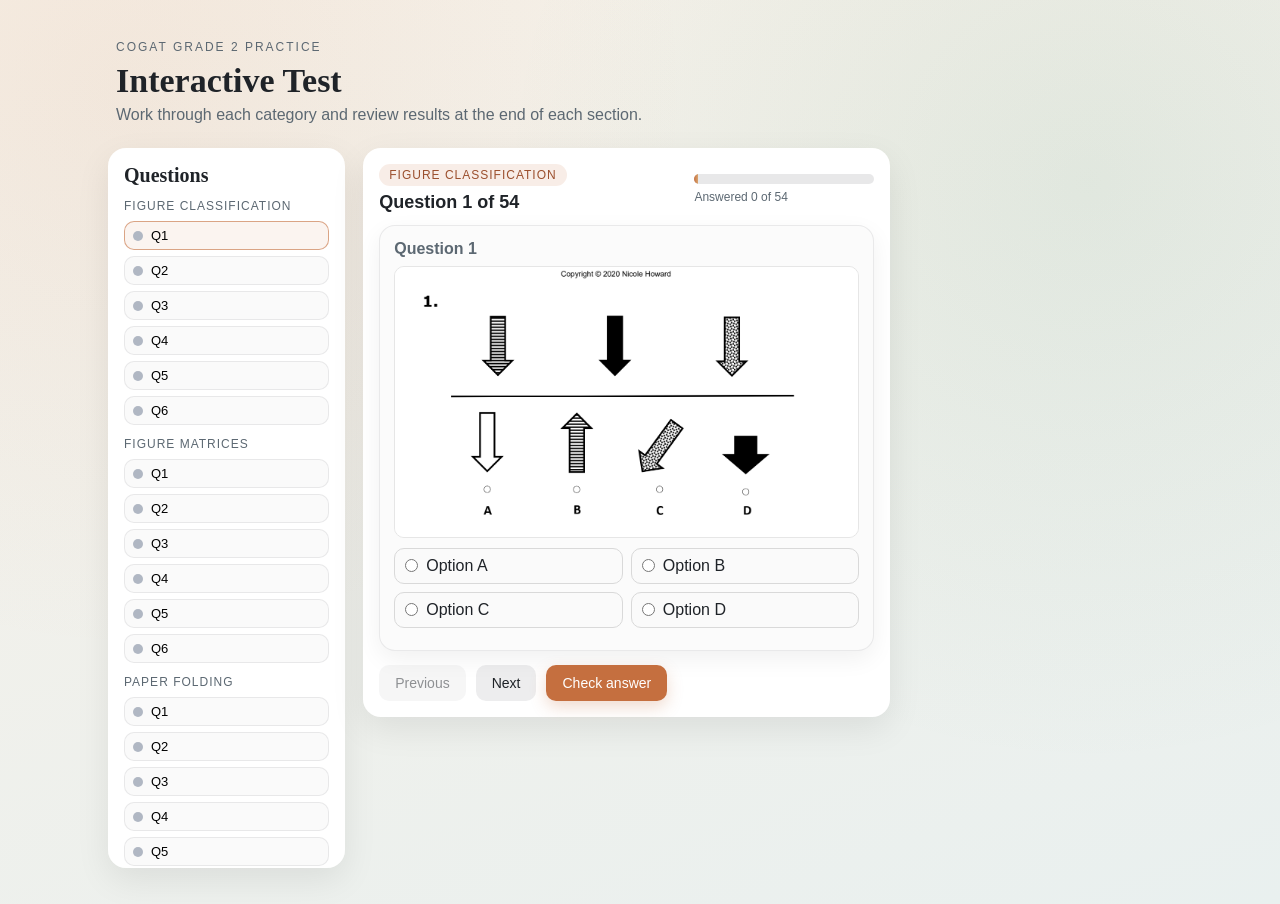
==== index.html @ 1e198f83 "Publish from repository root" ====
<!doctype html>
<html lang="en">
<head>
  <meta charset="utf-8">
  <meta name="viewport" content="width=device-width, initial-scale=1">
  <title>CogAT Sample - Figure Classification</title>
  <link rel="stylesheet" href="styles.css">
</head>
<body>
  <div class="page">
    <header class="hero">
      <div class="hero-left">
      <div class="eyebrow">CogAT Grade 2 Practice</div>
      <h1>Interactive Test</h1>
      <p>Work through each category and review results at the end of each section.</p>
      </div>
      <div id="timers" class="hero-right">
        <div class="stat-card">
          <div class="stat-label">Overall time</div>
          <div id="overall-time" class="stat-value">00:00</div>
        </div>
        <div class="stat-card">
          <div class="stat-label">Category time</div>
          <div id="category-time" class="stat-value">00:00</div>
        </div>
      </div>
    </header>

    <main class="layout">
      <aside class="panel nav-panel">
        <h2 class="side-title">Questions</h2>
        <div id="question-nav" class="question-nav"></div>
      </aside>

      <section class="panel question-panel">
        <div class="panel-header">
          <div>
            <div id="category-name" class="category-badge"></div>
            <div id="progress" class="panel-title"></div>
          </div>
          <div class="progress-wrap">
            <div class="progress-bar">
              <div id="progress-bar" class="progress-bar-fill"></div>
            </div>
            <div id="answered-count" class="muted"></div>
          </div>
        </div>

        <div id="app"></div>

        <div class="nav">
          <button id="prev" class="btn ghost">Previous</button>
          <button id="next" class="btn ghost">Next</button>
          <button id="check" class="btn primary">Check answer</button>
        </div>
      </section>

      <aside id="results-panel" class="panel side-panel">
        <h2 class="side-title">Results</h2>
        <div class="score-card">
          <div id="score" class="score"></div>
          <div id="grade" class="grade"></div>
        </div>
        <div id="category-stats" class="category-stats"></div>
      </aside>
    </main>

    <div id="confirm-modal" class="modal hidden" role="dialog" aria-modal="true" aria-labelledby="confirm-title">
      <div class="modal-card">
        <div id="confirm-title" class="modal-title">Unanswered questions</div>
        <div id="confirm-message" class="modal-message"></div>
        <div class="modal-actions">
          <button id="confirm-cancel" class="btn ghost" type="button">Back to test</button>
          <button id="confirm-end" class="btn primary" type="button">End category</button>
        </div>
      </div>
    </div>
  </div>

  <script src="app.js"></script>
</body>
</html>
---- styles.css ----
:root {
  --bg1: #f7f1e8;
  --bg2: #e9f0ef;
  --bg3: #f1efe7;
  --ink: #1f2328;
  --muted: #5c6872;
  --accent: #c56f3f;
  --accent-dark: #9b4f2d;
  --card: #ffffff;
  --correct: #1f7a4d;
  --wrong: #b6482d;
  --font-head: "Palatino Linotype", "Book Antiqua", Palatino, serif;
  --font-body: "Trebuchet MS", "Verdana", sans-serif;
}

* {
  box-sizing: border-box;
}

body {
  margin: 0;
  font-family: var(--font-body);
  color: var(--ink);
  background:
    radial-gradient(circle at 10% 10%, rgba(197, 111, 63, 0.08), transparent 40%),
    radial-gradient(circle at 85% 20%, rgba(31, 122, 77, 0.08), transparent 45%),
    linear-gradient(160deg, var(--bg1), var(--bg2));
}

.page {
  max-width: 1100px;
  margin: 0 auto;
  padding: 24px 18px 36px;
}

.hero {
  display: flex;
  flex-wrap: wrap;
  gap: 16px;
  align-items: center;
  justify-content: space-between;
  padding: 16px 8px 8px;
}

.hero-left {
  flex: 1 1 420px;
}

.hero-right {
  display: grid;
  grid-template-columns: repeat(auto-fit, minmax(180px, 1fr));
  gap: 12px;
  flex: 1 1 320px;
}

.eyebrow {
  text-transform: uppercase;
  letter-spacing: 2px;
  color: var(--muted);
  font-size: 12px;
}

h1 {
  margin: 8px 0 6px;
  font-size: 34px;
  font-family: var(--font-head);
}

p {
  margin: 0;
  color: var(--muted);
}

.stat-card {
  background: rgba(255, 255, 255, 0.8);
  border-radius: 14px;
  padding: 12px 14px;
  box-shadow: 0 8px 20px rgba(0, 0, 0, 0.08);
}

.stat-label {
  font-size: 12px;
  color: var(--muted);
  text-transform: uppercase;
  letter-spacing: 1px;
}

.stat-value {
  font-size: 20px;
  font-weight: 600;
}

.layout {
  display: grid;
  grid-template-columns: minmax(220px, 0.9fr) minmax(0, 2fr) minmax(260px, 1fr);
  grid-template-areas: "nav question results";
  gap: 18px;
  margin-top: 16px;
  align-items: start;
}

.panel {
  background: var(--card);
  border-radius: 18px;
  padding: 16px;
  box-shadow: 0 12px 34px rgba(0, 0, 0, 0.08);
}

.nav-panel {
  grid-area: nav;
  max-height: calc(100vh - 180px);
  overflow: auto;
}

.question-panel {
  grid-area: question;
}

.side-panel {
  grid-area: results;
}

.question-nav {
  display: grid;
  gap: 12px;
}

.nav-section {
  display: grid;
  gap: 8px;
}

.nav-title {
  font-size: 12px;
  text-transform: uppercase;
  letter-spacing: 1px;
  color: var(--muted);
}

.nav-list {
  display: grid;
  gap: 6px;
}

.nav-item {
  display: flex;
  align-items: center;
  gap: 8px;
  padding: 6px 8px;
  border-radius: 10px;
  border: 1px solid rgba(31, 35, 40, 0.08);
  background: #fafafa;
  cursor: pointer;
  font-size: 13px;
}

.nav-item.active {
  border-color: rgba(197, 111, 63, 0.6);
  background: rgba(197, 111, 63, 0.08);
}

.nav-dot {
  width: 10px;
  height: 10px;
  border-radius: 999px;
  background: #c8cdd2;
}

.nav-dot.answered {
  background: #1f7a4d;
}

.nav-dot.unanswered {
  background: #b0b7c3;
}

.panel-header {
  display: flex;
  flex-wrap: wrap;
  align-items: center;
  justify-content: space-between;
  gap: 12px;
  margin-bottom: 12px;
}

.panel-title {
  font-size: 18px;
  font-weight: 600;
}

.category-badge {
  display: inline-block;
  padding: 4px 10px;
  border-radius: 999px;
  background: rgba(197, 111, 63, 0.12);
  color: var(--accent-dark);
  font-size: 12px;
  text-transform: uppercase;
  letter-spacing: 1px;
  margin-bottom: 6px;
}

.progress-wrap {
  min-width: 180px;
}

.progress-bar {
  height: 10px;
  background: rgba(31, 35, 40, 0.1);
  border-radius: 999px;
  overflow: hidden;
}

.progress-bar-fill {
  height: 100%;
  width: 0%;
  background: linear-gradient(90deg, var(--accent), #d9a46e);
  transition: width 0.3s ease;
}

.muted {
  color: var(--muted);
  font-size: 12px;
  margin-top: 6px;
}

.card {
  background: #fbfbfb;
  border-radius: 16px;
  padding: 14px;
  border: 1px solid rgba(31, 35, 40, 0.08);
  box-shadow: 0 8px 24px rgba(0, 0, 0, 0.06);
}

.card h2 {
  margin: 0 0 8px;
  font-size: 16px;
  color: var(--muted);
}

.question-image {
  width: 100%;
  height: auto;
  display: block;
  border-radius: 10px;
  border: 1px solid #e6e6e6;
}

.choices {
  display: grid;
  grid-template-columns: repeat(2, minmax(0, 1fr));
  gap: 8px;
  margin-top: 10px;
}

.choice {
  display: flex;
  align-items: center;
  gap: 8px;
  padding: 8px 10px;
  border: 1px solid #d9d9d9;
  border-radius: 10px;
  cursor: pointer;
  background: #fafafa;
}

.choice input {
  margin: 0;
}

.result {
  margin-top: 8px;
  font-size: 13px;
  color: var(--muted);
}

.card.correct {
  border: 2px solid var(--correct);
}

.card.wrong {
  border: 2px solid var(--wrong);
}

.nav {
  display: flex;
  flex-wrap: wrap;
  gap: 10px;
  margin-top: 14px;
}

.btn {
  padding: 10px 16px;
  border: none;
  border-radius: 10px;
  font-size: 14px;
  cursor: pointer;
  transition: transform 0.2s ease, box-shadow 0.2s ease;
}

.btn.primary {
  background: var(--accent);
  color: #fff;
  box-shadow: 0 6px 16px rgba(197, 111, 63, 0.25);
}

.btn.ghost {
  background: rgba(31, 35, 40, 0.08);
  color: var(--ink);
}

.btn:active {
  transform: translateY(1px);
}

.btn:disabled {
  opacity: 0.5;
  cursor: default;
  box-shadow: none;
}

.side-title {
  margin: 0 0 12px;
  font-family: var(--font-head);
  font-size: 20px;
}

.score-card {
  background: rgba(197, 111, 63, 0.08);
  border-radius: 14px;
  padding: 12px;
  margin-bottom: 12px;
}

.score {
  font-size: 20px;
  font-weight: 600;
}

.grade {
  font-size: 14px;
  color: var(--muted);
}

.category-stats {
  display: grid;
  gap: 10px;
}

.category-row {
  padding: 10px;
  border-radius: 12px;
  border: 1px solid rgba(31, 35, 40, 0.08);
  background: #fafafa;
}

.category-name {
  font-weight: 600;
  margin-bottom: 4px;
}

.category-meta {
  font-size: 12px;
  color: var(--muted);
}

.category-time {
  font-size: 12px;
  color: var(--muted);
  margin-top: 4px;
}

.modal {
  position: fixed;
  inset: 0;
  background: rgba(20, 20, 20, 0.45);
  display: flex;
  align-items: center;
  justify-content: center;
  padding: 16px;
  z-index: 50;
}

.modal-card {
  background: #fff;
  border-radius: 16px;
  padding: 16px;
  max-width: 420px;
  width: 100%;
  box-shadow: 0 14px 36px rgba(0, 0, 0, 0.2);
}

.modal-title {
  font-family: var(--font-head);
  font-size: 20px;
  margin-bottom: 6px;
}

.modal-message {
  color: var(--muted);
  font-size: 14px;
  margin-bottom: 16px;
}

.modal-message a {
  color: var(--accent-dark);
  text-decoration: none;
  font-weight: 600;
}

.modal-message a:hover {
  text-decoration: underline;
}

.modal-list {
  display: flex;
  flex-wrap: wrap;
  gap: 8px;
  margin-top: 10px;
}

.modal-actions {
  display: flex;
  gap: 10px;
  justify-content: flex-end;
  flex-wrap: wrap;
}

.hidden {
  display: none !important;
}

@media (max-width: 900px) {
  .layout {
    grid-template-columns: 1fr;
    grid-template-areas:
      "question"
      "nav"
      "results";
  }

  .nav-panel {
    max-height: none;
  }

  .panel {
    padding: 14px;
  }

  .nav-list {
    grid-template-columns: repeat(auto-fit, minmax(96px, 1fr));
  }
}

@media (max-width: 700px) {
  .page {
    padding: 18px 12px 28px;
  }

  .hero {
    padding: 10px 4px 6px;
  }

  .nav {
    flex-direction: column;
  }

  .btn {
    width: 100%;
  }

  .choices {
    grid-template-columns: 1fr;
  }

  .choice {
    padding: 12px;
    font-size: 15px;
  }

  .nav-item {
    font-size: 12px;
    padding: 6px;
  }

  .nav-dot {
    width: 8px;
    height: 8px;
  }
}

@media (max-width: 600px) {
  h1 {
    font-size: 26px;
  }
}

@media (max-width: 480px) {
  .panel-header {
    flex-direction: column;
    align-items: flex-start;
  }

  .progress-wrap {
    width: 100%;
  }

  .hero-right {
    grid-template-columns: 1fr;
  }
}
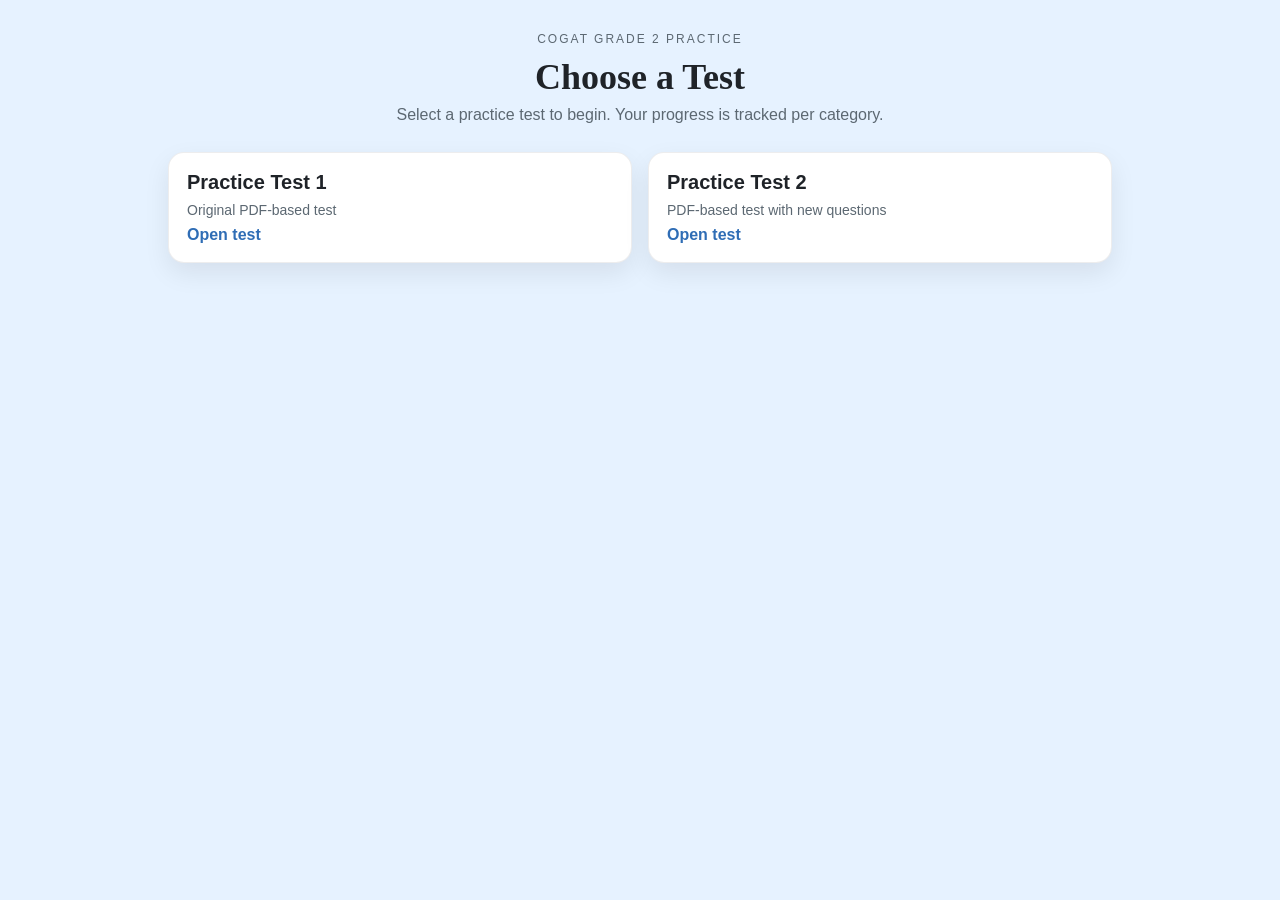
==== commit 786bb5e3: "test2 working" ====
--- a/index.html
+++ b/index.html
@@ -1,82 +1,31 @@
-<!doctype html>
+﻿<!doctype html>
 <html lang="en">
 <head>
   <meta charset="utf-8">
   <meta name="viewport" content="width=device-width, initial-scale=1">
-  <title>CogAT Sample - Figure Classification</title>
-  <link rel="stylesheet" href="styles.css">
+  <title>CogAT Practice Tests</title>
+  <link rel="stylesheet" href="index.css">
 </head>
 <body>
   <div class="page">
     <header class="hero">
-      <div class="hero-left">
       <div class="eyebrow">CogAT Grade 2 Practice</div>
-      <h1>Interactive Test</h1>
-      <p>Work through each category and review results at the end of each section.</p>
-      </div>
-      <div id="timers" class="hero-right">
-        <div class="stat-card">
-          <div class="stat-label">Overall time</div>
-          <div id="overall-time" class="stat-value">00:00</div>
-        </div>
-        <div class="stat-card">
-          <div class="stat-label">Category time</div>
-          <div id="category-time" class="stat-value">00:00</div>
-        </div>
-      </div>
+      <h1>Choose a Test</h1>
+      <p>Select a practice test to begin. Your progress is tracked per category.</p>
     </header>
 
-    <main class="layout">
-      <aside class="panel nav-panel">
-        <h2 class="side-title">Questions</h2>
-        <div id="question-nav" class="question-nav"></div>
-      </aside>
-
-      <section class="panel question-panel">
-        <div class="panel-header">
-          <div>
-            <div id="category-name" class="category-badge"></div>
-            <div id="progress" class="panel-title"></div>
-          </div>
-          <div class="progress-wrap">
-            <div class="progress-bar">
-              <div id="progress-bar" class="progress-bar-fill"></div>
-            </div>
-            <div id="answered-count" class="muted"></div>
-          </div>
-        </div>
-
-        <div id="app"></div>
-
-        <div class="nav">
-          <button id="prev" class="btn ghost">Previous</button>
-          <button id="next" class="btn ghost">Next</button>
-          <button id="check" class="btn primary">Check answer</button>
-        </div>
-      </section>
-
-      <aside id="results-panel" class="panel side-panel">
-        <h2 class="side-title">Results</h2>
-        <div class="score-card">
-          <div id="score" class="score"></div>
-          <div id="grade" class="grade"></div>
-        </div>
-        <div id="category-stats" class="category-stats"></div>
-      </aside>
+    <main class="cards">
+      <a class="card" href="test1/index.html">
+        <div class="card-title">Practice Test 1</div>
+        <div class="card-meta">Original PDF-based test</div>
+        <div class="card-action">Open test</div>
+      </a>
+      <a class="card" href="test2/index.html">
+        <div class="card-title">Practice Test 2</div>
+        <div class="card-meta">PDF-based test with new questions</div>
+        <div class="card-action">Open test</div>
+      </a>
     </main>
-
-    <div id="confirm-modal" class="modal hidden" role="dialog" aria-modal="true" aria-labelledby="confirm-title">
-      <div class="modal-card">
-        <div id="confirm-title" class="modal-title">Unanswered questions</div>
-        <div id="confirm-message" class="modal-message"></div>
-        <div class="modal-actions">
-          <button id="confirm-cancel" class="btn ghost" type="button">Back to test</button>
-          <button id="confirm-end" class="btn primary" type="button">End category</button>
-        </div>
-      </div>
-    </div>
   </div>
-
-  <script src="app.js"></script>
 </body>
 </html>
--- a/index.css
+++ b/index.css
@@ -0,0 +1,90 @@
+﻿:root {
+  --bg: #e6f2ff;
+  --ink: #1f2328;
+  --muted: #5c6872;
+  --accent: #2f6db5;
+  --card: #ffffff;
+  --font-head: "Palatino Linotype", "Book Antiqua", Palatino, serif;
+  --font-body: "Trebuchet MS", "Verdana", sans-serif;
+}
+
+* {
+  box-sizing: border-box;
+}
+
+body {
+  margin: 0;
+  font-family: var(--font-body);
+  color: var(--ink);
+  background: var(--bg);
+}
+
+.page {
+  max-width: 980px;
+  margin: 0 auto;
+  padding: 32px 18px 40px;
+}
+
+.hero {
+  text-align: center;
+  margin-bottom: 28px;
+}
+
+.eyebrow {
+  text-transform: uppercase;
+  letter-spacing: 2px;
+  color: var(--muted);
+  font-size: 12px;
+}
+
+h1 {
+  margin: 10px 0 8px;
+  font-size: 36px;
+  font-family: var(--font-head);
+}
+
+p {
+  margin: 0;
+  color: var(--muted);
+}
+
+.cards {
+  display: grid;
+  grid-template-columns: repeat(auto-fit, minmax(240px, 1fr));
+  gap: 16px;
+}
+
+.card {
+  display: flex;
+  flex-direction: column;
+  gap: 8px;
+  padding: 18px;
+  border-radius: 16px;
+  background: var(--card);
+  box-shadow: 0 10px 26px rgba(0, 0, 0, 0.08);
+  text-decoration: none;
+  color: inherit;
+  border: 1px solid rgba(31, 35, 40, 0.08);
+}
+
+.card-title {
+  font-size: 20px;
+  font-weight: 600;
+}
+
+.card-meta {
+  color: var(--muted);
+  font-size: 14px;
+}
+
+.card-action {
+  margin-top: auto;
+  font-weight: 600;
+  color: var(--accent);
+}
+
+@media (max-width: 600px) {
+  h1 {
+    font-size: 28px;
+  }
+}
